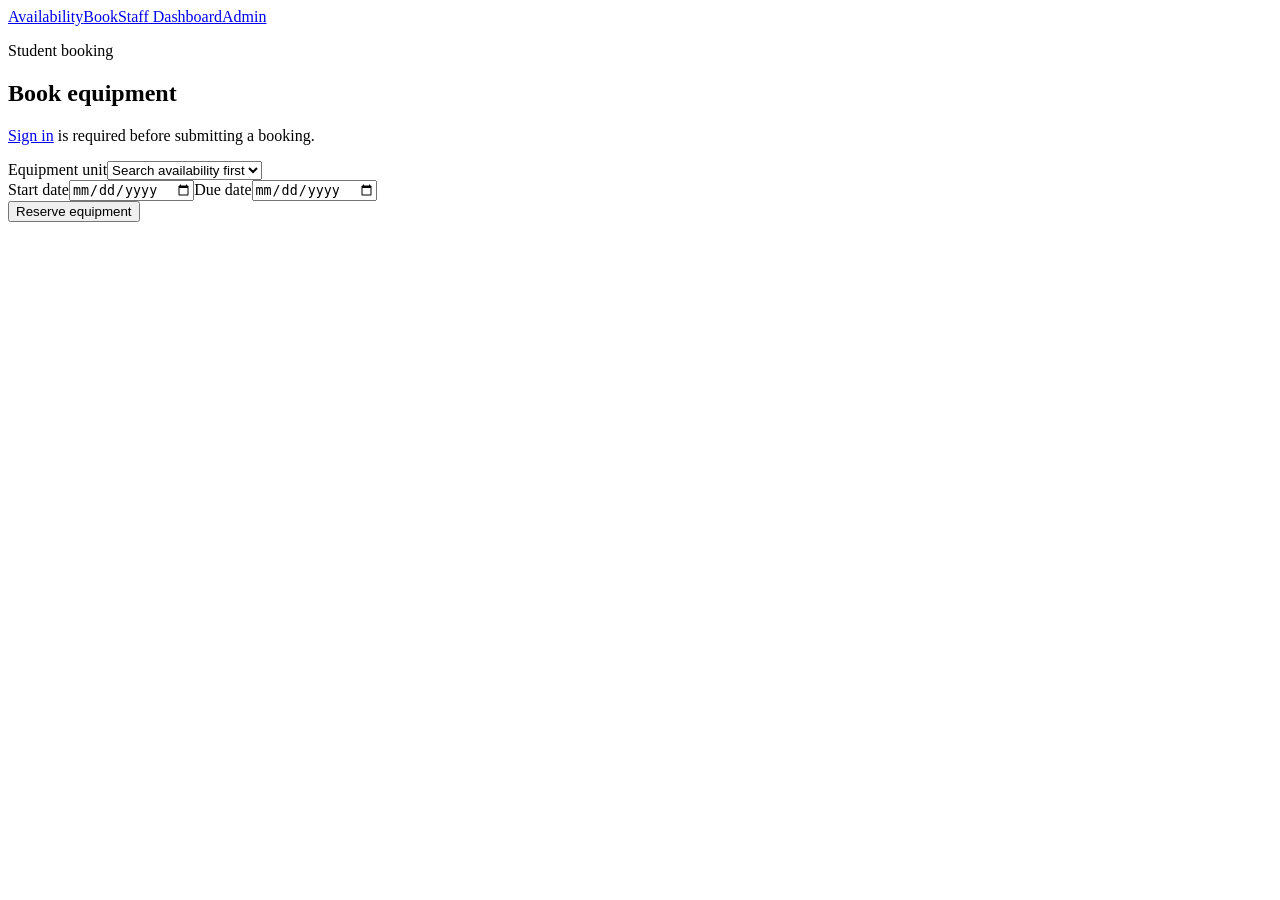
==== static/book.html @ 22a4c3d5 "Phase 11: Add booking frontend page" ====
<!doctype html><html><head><meta charset="utf-8"><meta name="viewport" content="width=device-width, initial-scale=1"><title>AV Room — Book equipment</title><link rel="stylesheet" href="/static/css/styles.css"></head><body><main class="container"><nav><a href="/static/index.html">Availability</a><a href="/static/book.html">Book</a><a href="/static/dashboard.html">Staff Dashboard</a><a href="/admin/">Admin</a></nav><section class="hero"><p class="eyebrow">Student booking</p><h1>Book equipment</h1><p><a href="/accounts/login/">Sign in</a> is required before submitting a booking.</p></section><section class="panel"><form id="booking-form"><label>Equipment unit<select id="equipment_unit" required><option value="">Search availability first</option></select></label><div class="grid-2"><label>Start date<input type="date" id="start_date" required></label><label>Due date<input type="date" id="due_date" required></label></div><button class="button" type="submit">Reserve equipment</button></form><div id="message" class="message hidden"></div><div id="confirmation" class="panel soft hidden"></div></section></main><script src="/static/js/api.js"></script><script src="/static/js/booking.js"></script></body></html>
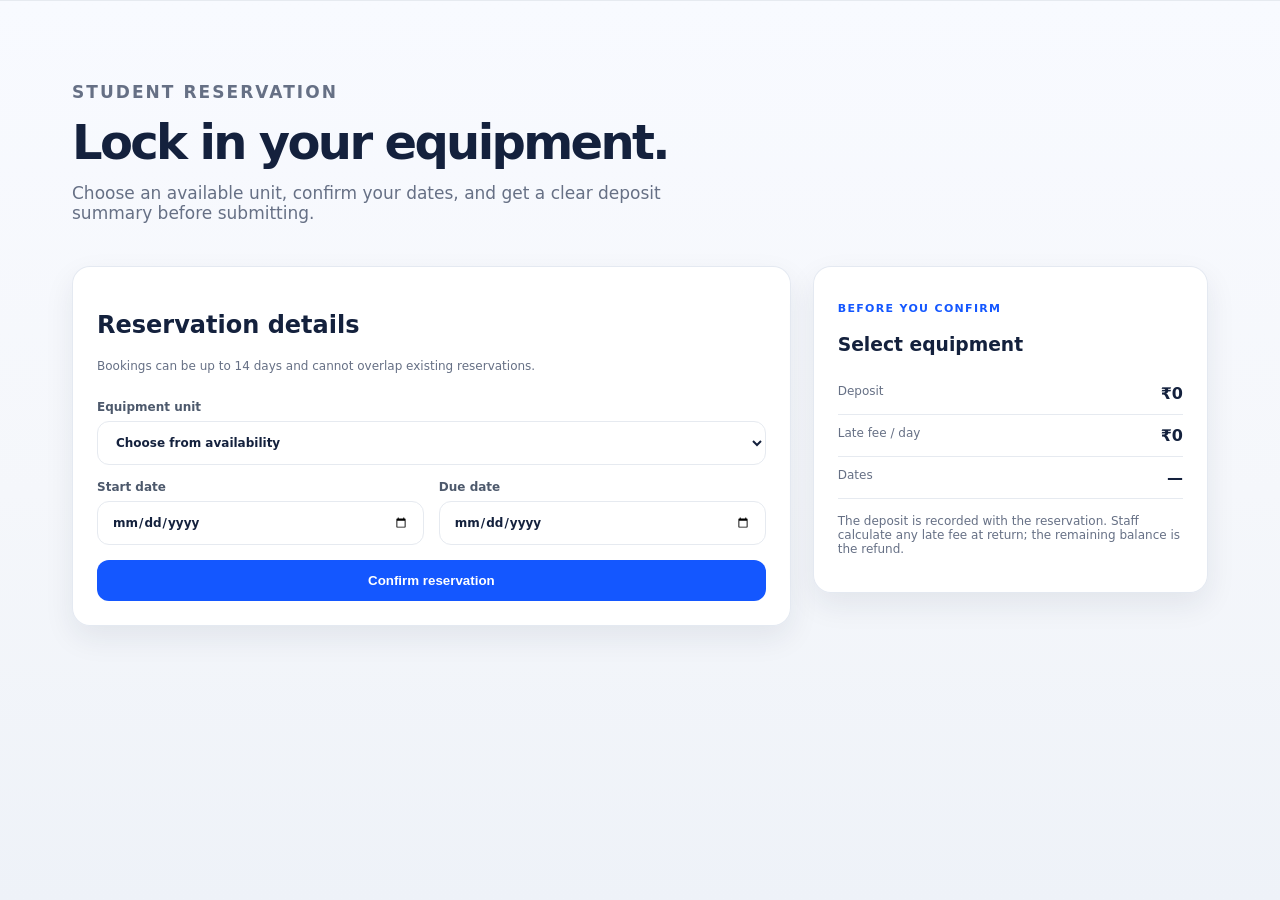
==== commit ae7288ce: "Phase 14: Redesign student reservation experience" ====
--- a/static/book.html
+++ b/static/book.html
@@ -1 +1 @@
-<!doctype html><html><head><meta charset="utf-8"><meta name="viewport" content="width=device-width, initial-scale=1"><title>AV Room — Book equipment</title><link rel="stylesheet" href="/static/css/styles.css"></head><body><main class="container"><nav><a href="/static/index.html">Availability</a><a href="/static/book.html">Book</a><a href="/static/dashboard.html">Staff Dashboard</a><a href="/admin/">Admin</a></nav><section class="hero"><p class="eyebrow">Student booking</p><h1>Book equipment</h1><p><a href="/accounts/login/">Sign in</a> is required before submitting a booking.</p></section><section class="panel"><form id="booking-form"><label>Equipment unit<select id="equipment_unit" required><option value="">Search availability first</option></select></label><div class="grid-2"><label>Start date<input type="date" id="start_date" required></label><label>Due date<input type="date" id="due_date" required></label></div><button class="button" type="submit">Reserve equipment</button></form><div id="message" class="message hidden"></div><div id="confirmation" class="panel soft hidden"></div></section></main><script src="/static/js/api.js"></script><script src="/static/js/booking.js"></script></body></html>
+<!doctype html><html lang="en"><head><meta charset="utf-8"><meta name="viewport" content="width=device-width,initial-scale=1"><title>Reserve equipment — AV Room</title><link rel="stylesheet" href="/static/css/styles.css"></head><body><nav class="navbar" id="navbar"></nav><main class="container"><div class="hero" style="padding-bottom:26px"><div><p class="eyebrow">Student reservation</p><h1 style="font-size:48px">Lock in your equipment.</h1><p>Choose an available unit, confirm your dates, and get a clear deposit summary before submitting.</p></div></div><div class="booking-layout"><section class="card"><form id="booking-form" class="form-stack"><div><h2>Reservation details</h2><p class="tiny">Bookings can be up to 14 days and cannot overlap existing reservations.</p></div><label>Equipment unit<select id="equipment_unit" required><option value="">Choose from availability</option></select></label><div class="form-grid"><label>Start date<input type="date" id="start_date" required></label><label>Due date<input type="date" id="due_date" required></label></div><div id="bookingAlert" class="alert"></div><button class="button" id="bookButton" type="submit">Confirm reservation</button></form><div id="confirmation" class="card hidden" style="margin-top:18px"></div></section><aside class="card summary"><p class="eyebrow">Before you confirm</p><h3 id="summaryName">Select equipment</h3><div class="summary-item"><span class="tiny">Deposit</span><strong id="summaryDeposit">₹0</strong></div><div class="summary-item"><span class="tiny">Late fee / day</span><strong id="summaryFee">₹0</strong></div><div class="summary-item"><span class="tiny">Dates</span><strong id="summaryDates">—</strong></div><p class="tiny" style="margin-top:15px">The deposit is recorded with the reservation. Staff calculate any late fee at return; the remaining balance is the refund.</p></aside></div></main><script src="/static/js/api.js"></script><script src="/static/js/booking.js"></script></body></html>
--- a/static/css/styles.css
+++ b/static/css/styles.css
@@ -0,0 +1 @@
+:root{--bg:#f5f7fb;--surface:#fff;--ink:#14213d;--muted:#667085;--line:#e6eaf0;--brand:#1457ff;--brand-2:#0d47d9;--soft:#edf3ff;--ok:#138a56;--warn:#c97a00;--danger:#cf3d4f;--shadow:0 12px 30px rgba(20,33,61,.08);--radius:18px}*{box-sizing:border-box}body{margin:0;background:linear-gradient(180deg,#f8faff 0,#f5f7fb 55%,#eef2f8 100%);color:var(--ink);font-family:Inter,ui-sans-serif,system-ui,-apple-system,BlinkMacSystemFont,"Segoe UI",sans-serif;min-height:100vh}a{color:inherit;text-decoration:none}.nav-inner{max-width:1180px;margin:auto;display:flex;align-items:center;gap:24px;padding:16px 22px}.navbar{position:sticky;top:0;background:rgba(255,255,255,.88);backdrop-filter:blur(16px);border-bottom:1px solid var(--line);z-index:20}.brand{display:flex;align-items:center;gap:10px;font-weight:800;letter-spacing:-.02em}.brand-mark{width:36px;height:36px;border-radius:11px;display:grid;place-items:center;background:var(--ink);color:#fff;font-size:12px}.nav-links{display:flex;gap:18px;margin-right:auto;color:#596579;font-size:14px}.nav-links a:hover{color:var(--brand)}.nav-account{display:flex;align-items:center;gap:12px}.user-pill{display:flex;align-items:center;gap:8px;font-size:13px}.user-pill b{background:var(--soft);color:var(--brand);border-radius:999px;padding:3px 8px;font-size:11px}.avatar{width:30px;height:30px;border-radius:50%;background:#dce7ff;color:var(--brand);display:grid;place-items:center;font-weight:800}.menu-toggle{display:none;border:0;background:none;font-size:22px}.container{max-width:1180px;margin:0 auto;padding:42px 22px 70px}.hero{display:grid;grid-template-columns:1.2fr .8fr;gap:26px;align-items:end;padding:22px 0 38px}.eyebrow{color:var(--brand);text-transform:uppercase;letter-spacing:.12em;font-size:11px;font-weight:800}.hero h1{font-size:clamp(38px,6vw,68px);line-height:.98;letter-spacing:-.055em;margin:8px 0 16px;max-width:760px}.hero p{color:var(--muted);font-size:17px;max-width:650px}.hero-card{padding:24px;background:var(--ink);color:#fff;border-radius:24px;box-shadow:var(--shadow)}.hero-card .tiny{color:#b9c2d0}.panel,.card{background:rgba(255,255,255,.94);border:1px solid rgba(226,231,240,.9);border-radius:var(--radius);box-shadow:var(--shadow);padding:24px}.section-head{display:flex;justify-content:space-between;align-items:end;gap:18px;margin-bottom:18px}.section-head h2,.page-title{margin:0;letter-spacing:-.035em}.page-sub{color:var(--muted);margin:7px 0 24px}.search-grid{display:grid;grid-template-columns:1.2fr 1fr 1fr auto;gap:12px;align-items:end}label{display:grid;gap:7px;color:#4d596c;font-size:12px;font-weight:700}input,select{width:100%;border:1px solid var(--line);border-radius:12px;background:#fff;padding:13px 14px;font:inherit;color:var(--ink);outline:none}input:focus,select:focus{border-color:#94afff;box-shadow:0 0 0 3px #edf3ff}.button{appearance:none;border:0;border-radius:12px;background:var(--brand);color:#fff;padding:13px 18px;font-weight:800;cursor:pointer;transition:.15s}.button:hover{background:var(--brand-2);transform:translateY(-1px)}.button:disabled{opacity:.55;cursor:not-allowed;transform:none}.button-secondary{background:#fff;color:var(--ink);border:1px solid var(--line)}.button-danger{background:#fff;color:var(--danger);border:1px solid #f1c6cd}.button-small{padding:9px 13px;font-size:12px}.link-button{border:0;background:none;color:#596579;cursor:pointer;font:inherit;font-size:13px}.cards{display:grid;grid-template-columns:repeat(3,minmax(0,1fr));gap:14px;margin-top:18px}.equipment-card{padding:20px;background:#fff;border:1px solid var(--line);border-radius:16px;display:flex;flex-direction:column;gap:14px}.equipment-card h3{margin:0;font-size:17px}.meta{display:flex;gap:7px;flex-wrap:wrap}.chip{padding:5px 8px;border-radius:999px;background:#f1f4f8;color:#596579;font-size:11px;font-weight:800}.price-row{display:flex;justify-content:space-between;gap:12px;padding-top:12px;border-top:1px solid var(--line)}.status{display:inline-flex;align-items:center;gap:7px;font-size:11px;font-weight:800;text-transform:uppercase;letter-spacing:.07em}.status::before{content:"";width:7px;height:7px;border-radius:50%;background:currentColor}.status.ok{color:var(--ok)}.status.warn{color:var(--warn)}.status.danger{color:var(--danger)}.muted,.tiny{color:var(--muted)}.tiny{font-size:12px}.hidden{display:none!important}.empty{padding:36px;text-align:center;border:1px dashed #ccd3df;border-radius:15px;color:var(--muted)}.alert{display:none;padding:12px 14px;border-radius:12px;margin:12px 0;font-size:13px}.alert.show{display:block}.alert.error{background:#fff0f2;color:#a42b3d;border:1px solid #ffd5db}.alert.success{background:#ecfbf4;color:#0b7548;border:1px solid #c9f1dd}.form-grid{display:grid;grid-template-columns:1fr 1fr;gap:15px}.form-stack{display:grid;gap:15px}.auth-wrap{min-height:calc(100vh - 70px);display:grid;place-items:center;padding:30px 0}.auth-card{width:min(460px,100%)}.tabs{display:grid;grid-template-columns:1fr 1fr;background:#f1f4f8;border-radius:12px;padding:4px;margin-bottom:22px}.tab{border:0;background:transparent;padding:10px;border-radius:9px;cursor:pointer;font-weight:800;color:var(--muted)}.tab.active{background:#fff;color:var(--ink);box-shadow:0 2px 8px rgba(20,33,61,.08)}.password-hint{font-size:11px;color:var(--muted);margin-top:-6px}.booking-layout{display:grid;grid-template-columns:1fr .55fr;gap:22px}.summary{position:sticky;top:95px;height:max-content}.summary-item{display:flex;justify-content:space-between;gap:12px;padding:11px 0;border-bottom:1px solid var(--line)}.summary-item:last-child{border-bottom:0}.table-wrap{overflow:auto}.table{width:100%;border-collapse:collapse;font-size:13px}.table th,.table td{text-align:left;padding:14px 10px;border-bottom:1px solid var(--line);white-space:nowrap}.table th{font-size:11px;text-transform:uppercase;letter-spacing:.08em;color:var(--muted)}.actions{display:flex;gap:7px;flex-wrap:wrap}.stats{display:grid;grid-template-columns:repeat(4,1fr);gap:12px;margin-bottom:18px}.stat{padding:18px;background:#fff;border:1px solid var(--line);border-radius:15px}.stat .num{font-size:27px;font-weight:850;letter-spacing:-.04em}.stat .label{font-size:11px;color:var(--muted);margin-top:4px}.modal{position:fixed;inset:0;background:rgba(14,24,44,.5);display:none;place-items:center;z-index:40;padding:18px}.modal.show{display:grid}.modal-card{width:min(520px,100%);background:#fff;border-radius:20px;padding:24px;box-shadow:0 20px 70px rgba(0,0,0,.2)}.modal-head{display:flex;justify-content:space-between;gap:12px;align-items:start}.close{border:0;background:#f2f4f7;width:34px;height:34px;border-radius:50%;cursor:pointer}.modal-actions{display:flex;justify-content:flex-end;gap:9px;margin-top:20px}#toastHost{position:fixed;right:18px;bottom:18px;z-index:100;display:grid;gap:9px}.toast{max-width:360px;background:#172033;color:#fff;padding:13px 15px;border-radius:12px;box-shadow:var(--shadow);font-size:13px;opacity:0;transform:translateY(10px);transition:.25s}.toast.show{opacity:1;transform:none}.toast.success{background:#0d7548}.toast.error{background:#a42b3d}.footer{max-width:1180px;margin:0 auto;padding:0 22px 28px;color:#8a94a6;font-size:11px;text-align:center}@media(max-width:900px){.hero{grid-template-columns:1fr}.cards{grid-template-columns:repeat(2,minmax(0,1fr))}.search-grid{grid-template-columns:1fr 1fr}.booking-layout{grid-template-columns:1fr}.summary{position:static}.stats{grid-template-columns:repeat(2,1fr)}}@media(max-width:650px){.nav-inner{padding:12px 16px}.nav-links{display:none;position:absolute;left:0;right:0;top:61px;background:#fff;border-bottom:1px solid var(--line);padding:14px 18px;flex-direction:column}.navbar.open .nav-links{display:flex}.user-pill{display:none}.menu-toggle{display:block}.container{padding:28px 16px 55px}.cards{grid-template-columns:1fr}.search-grid,.form-grid,.stats{grid-template-columns:1fr}.hero h1{font-size:45px}.panel,.card{padding:18px}.table{font-size:12px}.table th,.table td{padding:11px 8px}}
